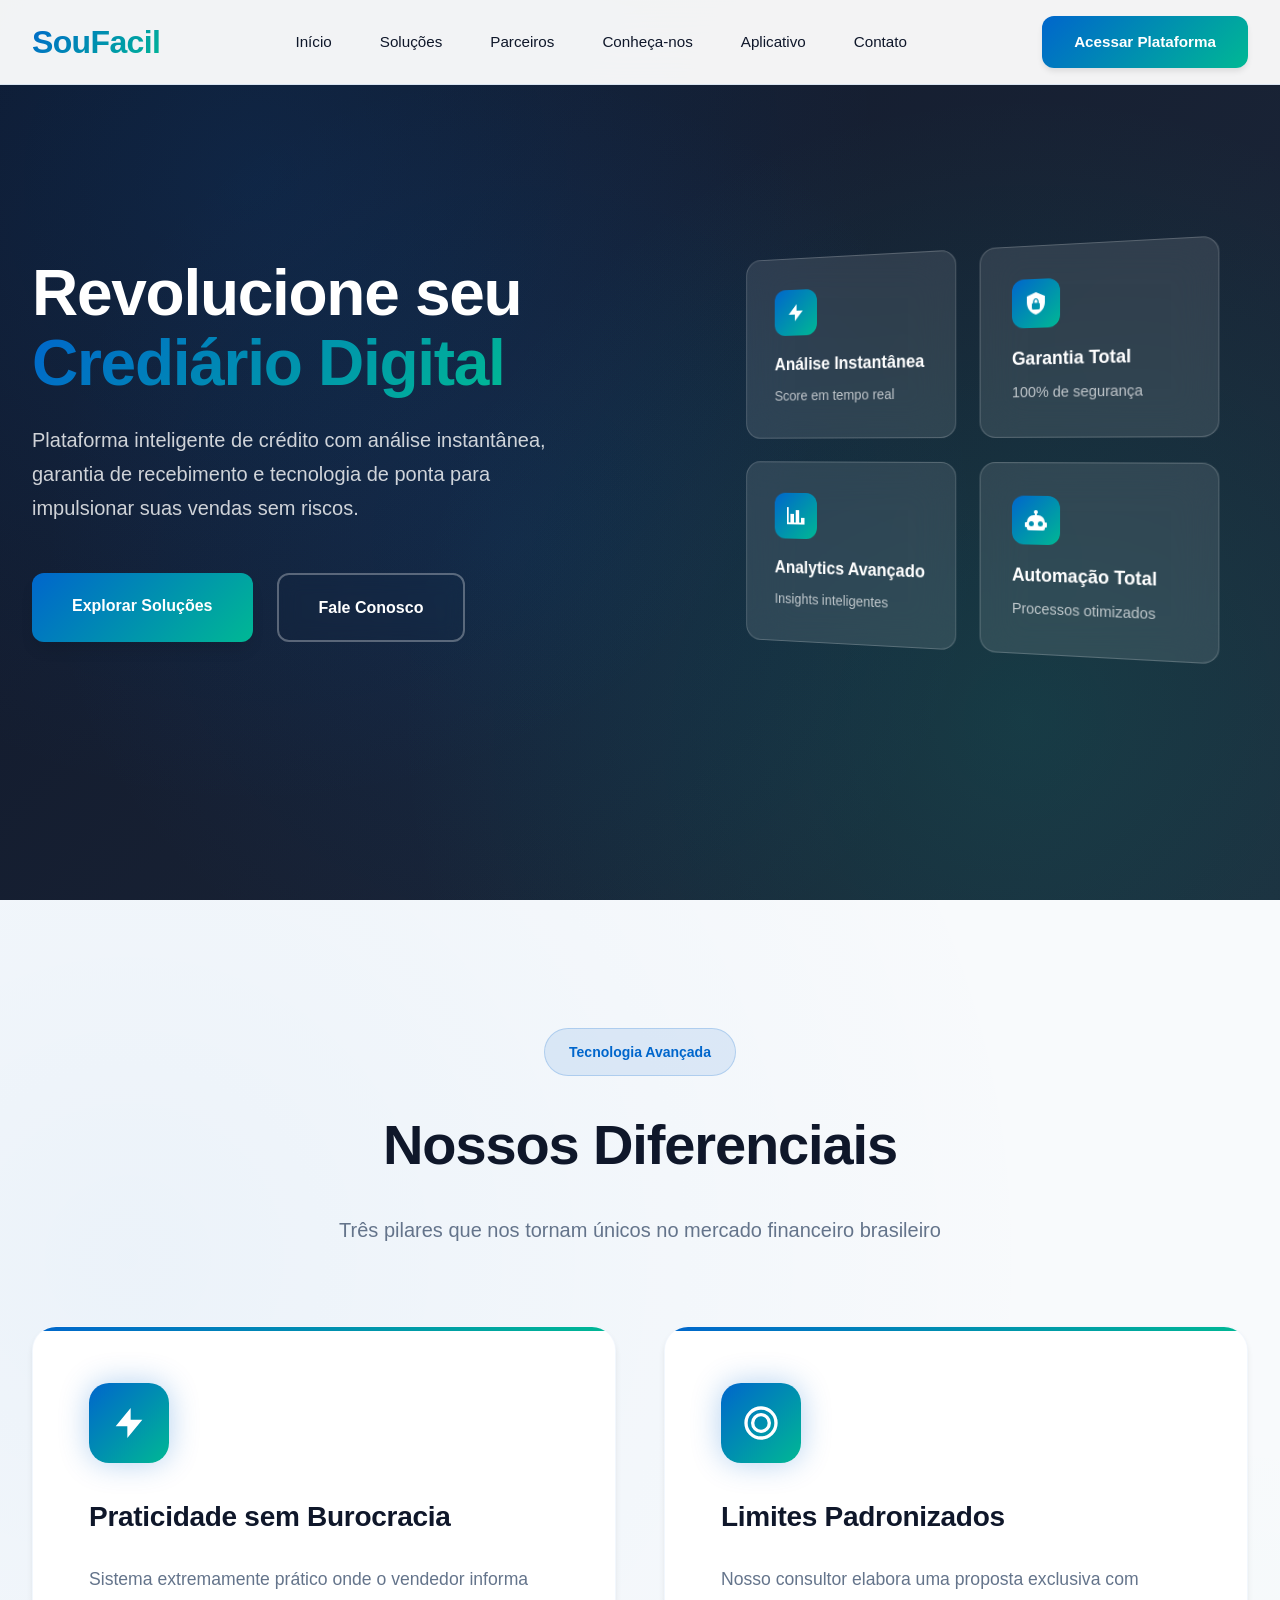
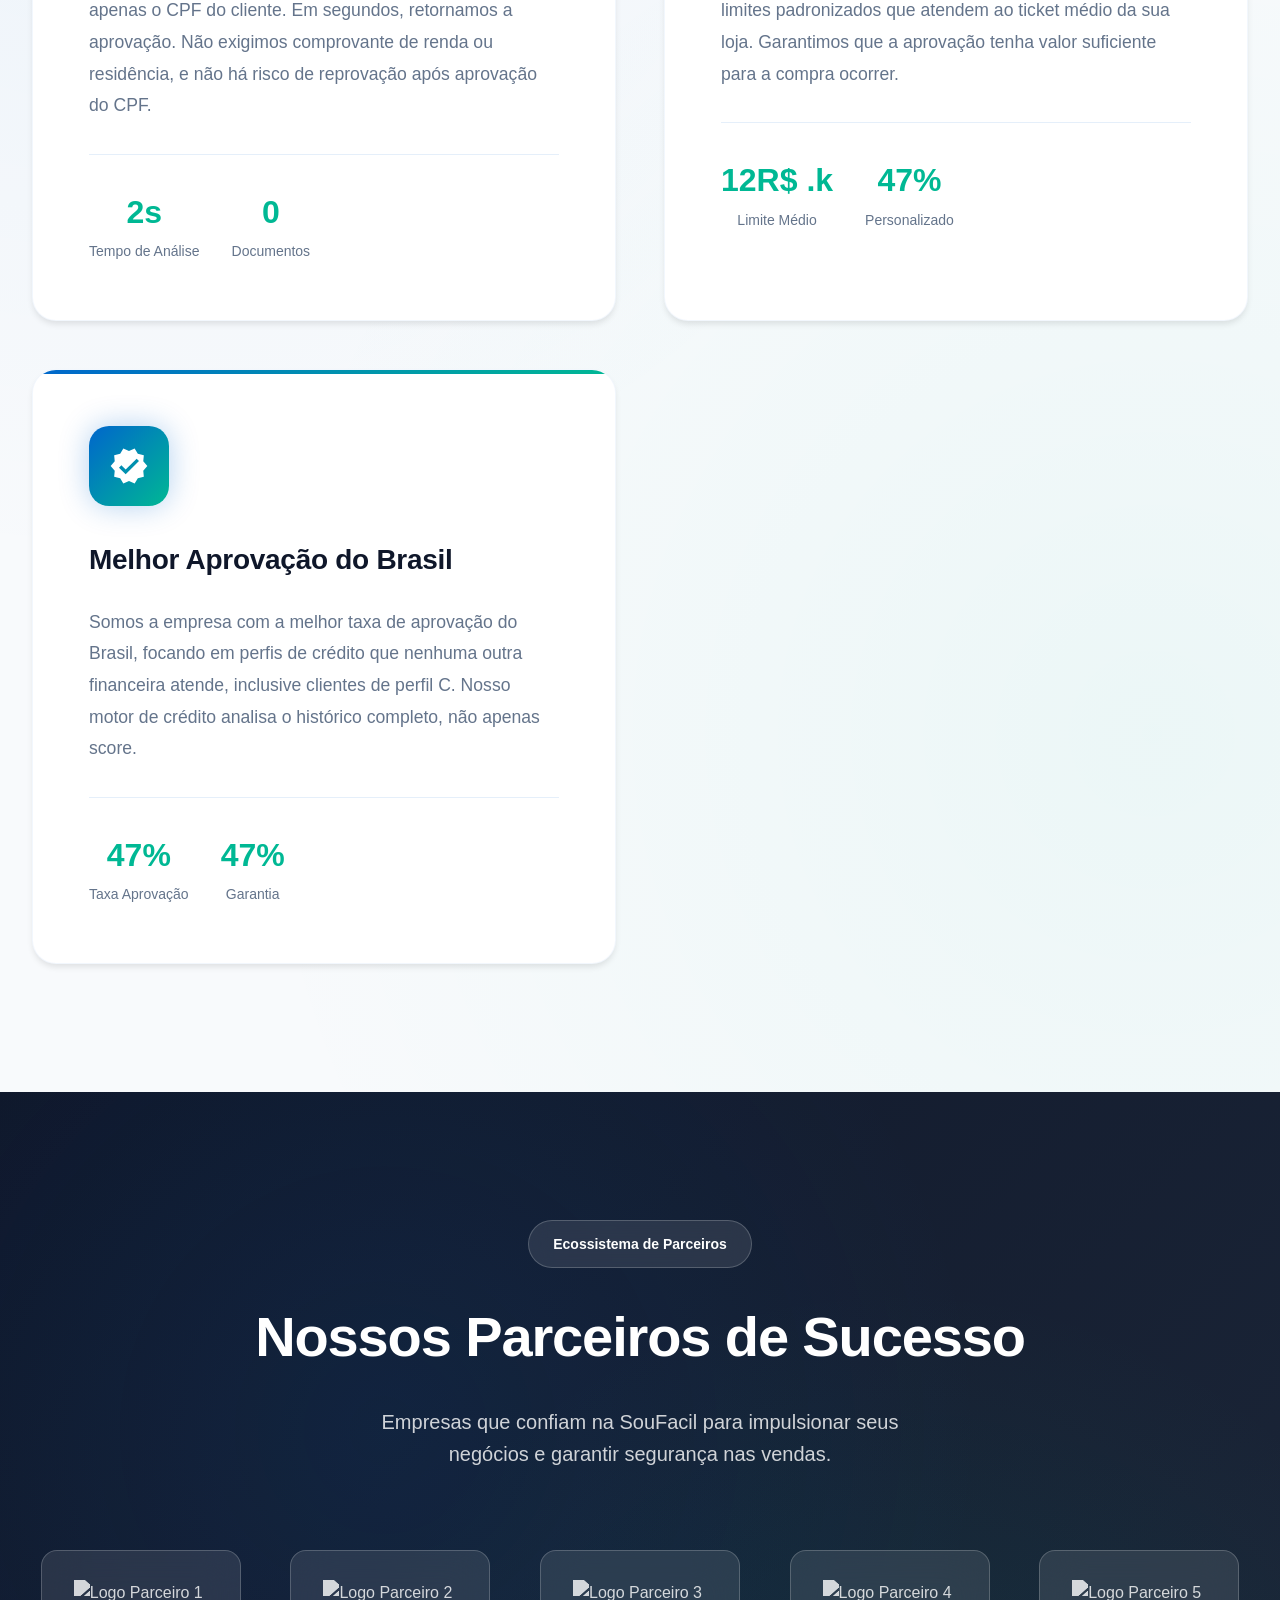
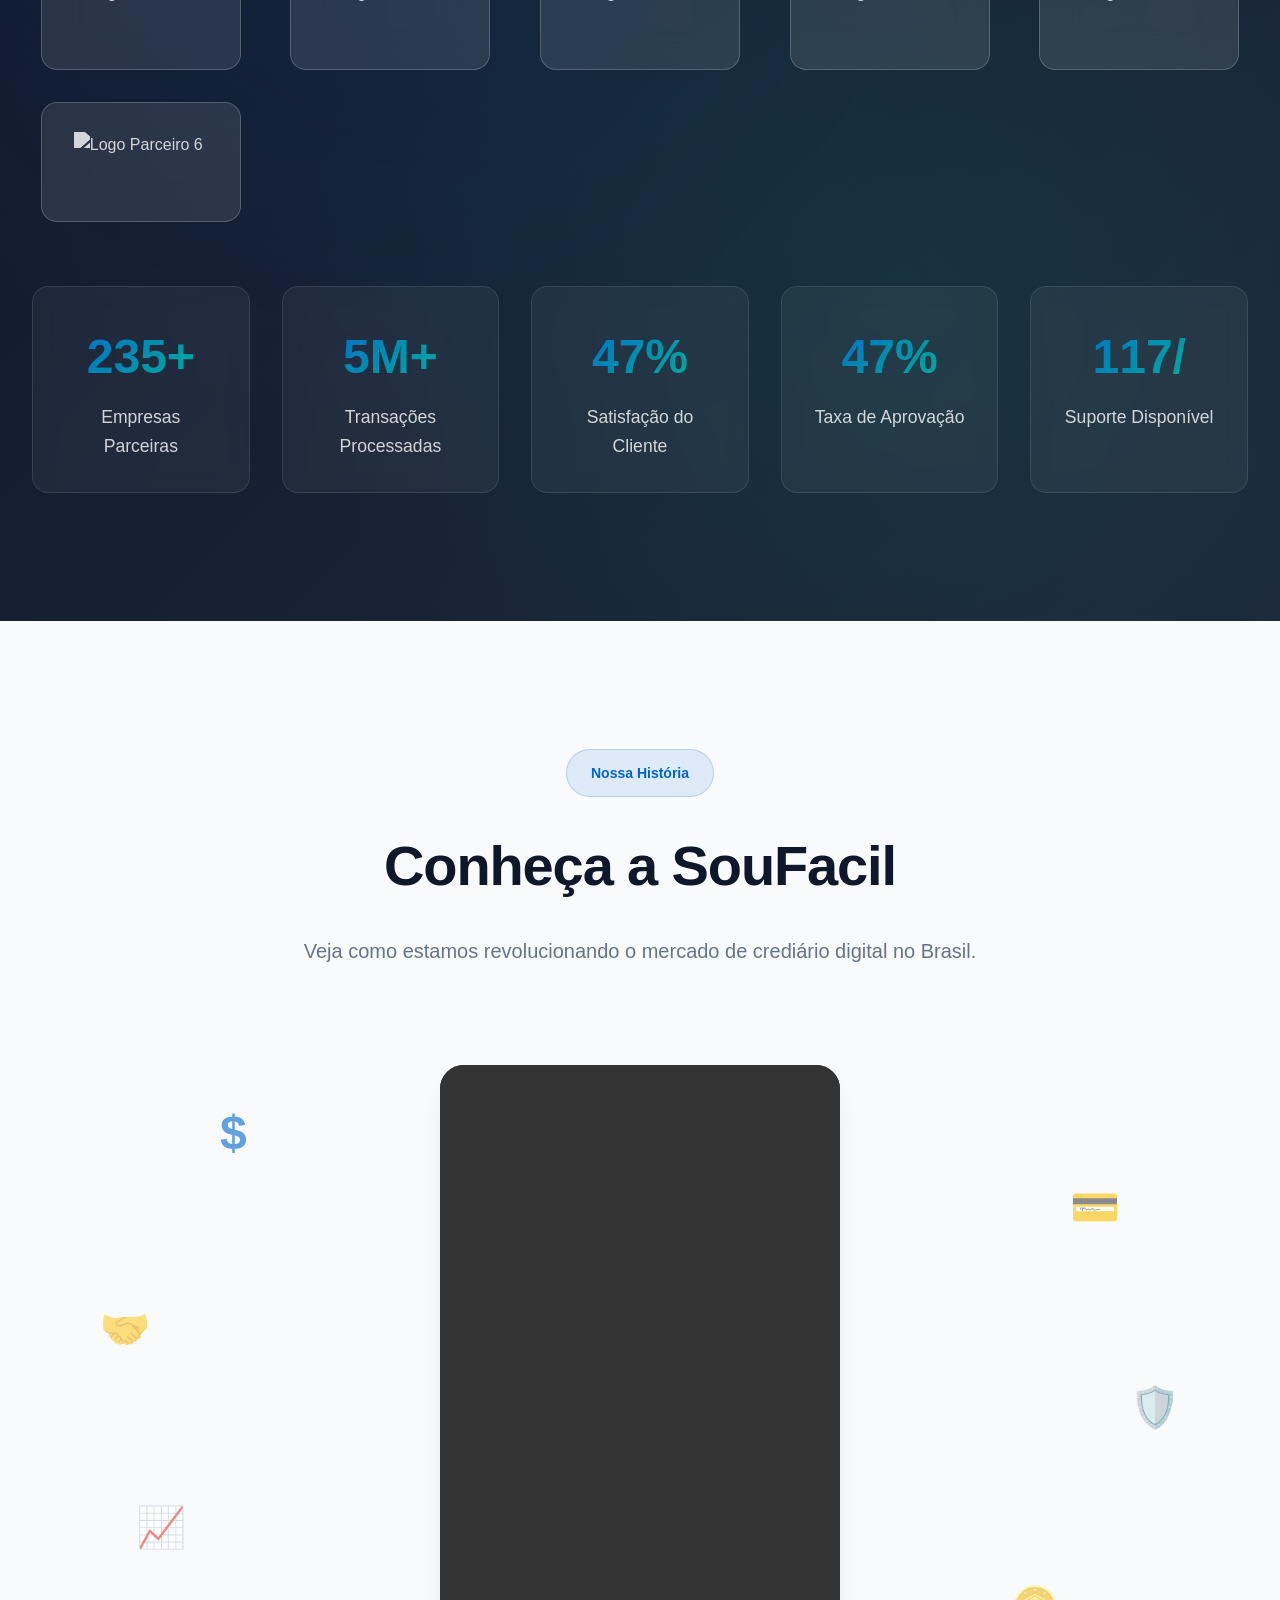
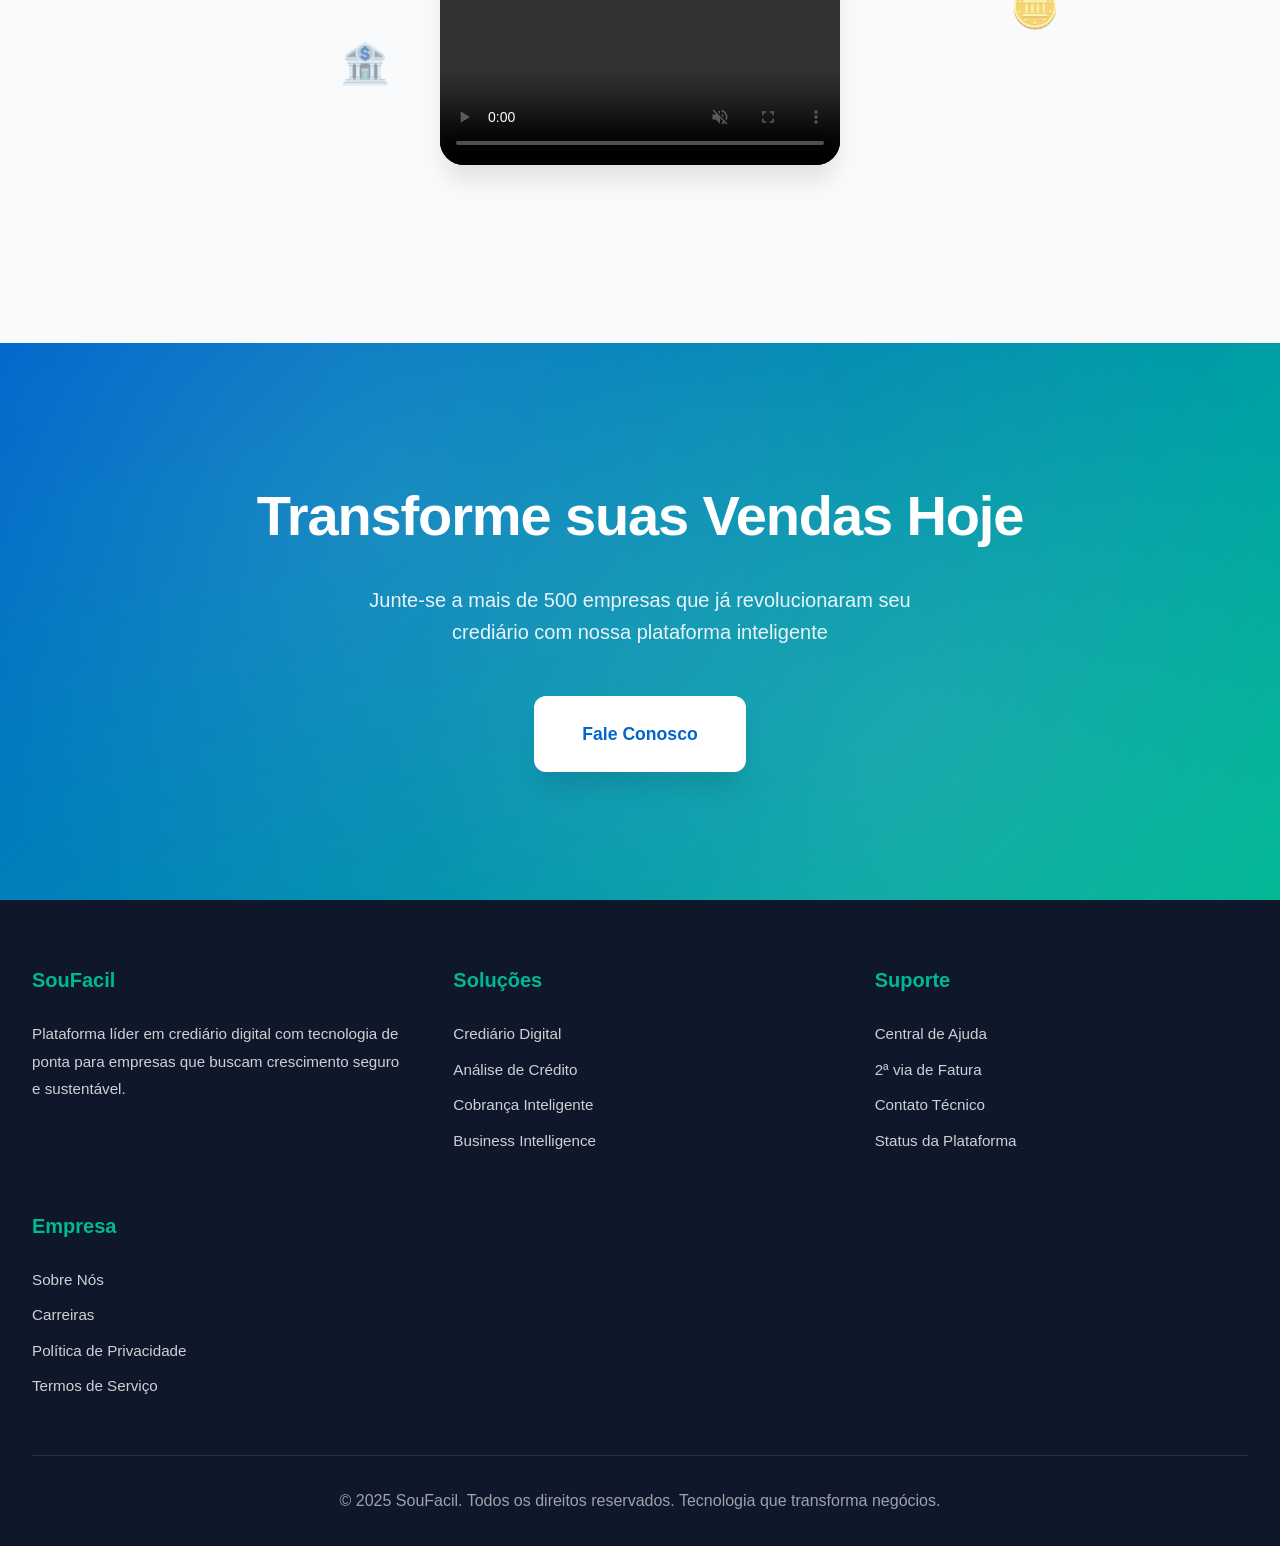
==== soufacil_improved.html @ bcc5198e "Add files via upload" ====
<!DOCTYPE html>
<html lang="pt-BR">
<head>
    <meta charset="UTF-8">
    <meta name="viewport" content="width=device-width, initial-scale=1.0">
    <title>SouFacil - Plataforma de Crediário Digital</title>
    <style>
        /* VARIÁVEIS DE CONFIGURAÇÃO - INÍCIO */
        :root {
            --cta-text-main: "Fale Conosco";
            --cta-text-large: "Fale Conosco";
            --partner-image-1: "parceiro1.png";
            --partner-image-2: "parceiro2.png";
            --partner-image-3: "parceiro3.png";
            --partner-image-4: "parceiro4.png";
            --partner-image-5: "parceiro5.png";
            --partner-image-6: "parceiro6.png";
            --video-conheca-nos: "videosoufacil.mp4";
        }
        /* VARIÁVEIS DE CONFIGURAÇÃO - FIM */

        * {
            margin: 0;
            padding: 0;
            box-sizing: border-box;
        }

        body {
            font-family: 'Inter', -apple-system, BlinkMacSystemFont, 'Segoe UI', Roboto, sans-serif;
            line-height: 1.6;
            color: #1a202c;
            overflow-x: hidden;
            background: #ffffff;
        }

        /* Cores e variáveis */
        :root {
            --primary-blue: #0066cc;
            --secondary-blue: #1e40af;
            --primary-green: #00b894;
            --secondary-green: #00a085;
            --dark-blue: #0f172a;
            --light-gray: #f8fafc;
            --medium-gray: #64748b;
            --white: #ffffff;
            --gradient-primary: linear-gradient(135deg, #0066cc 0%, #00b894 100%);
            --gradient-secondary: linear-gradient(145deg, #ffffff 0%, #f1f5f9 100%);
            --gradient-dark: linear-gradient(135deg, #0f172a 0%, #1e293b 100%);
            --gradient-tech: linear-gradient(135deg, #667eea 0%, #764ba2 100%);
            --shadow-sm: 0 1px 2px 0 rgba(0, 0, 0, 0.05);
            --shadow-md: 0 4px 6px -1px rgba(0, 0, 0, 0.1);
            --shadow-lg: 0 10px 15px -3px rgba(0, 0, 0, 0.1);
            --shadow-xl: 0 20px 25px -5px rgba(0, 0, 0, 0.1);
            --shadow-glow: 0 0 30px rgba(0, 102, 204, 0.3);
        }

        /* Header */
        .header {
            position: fixed;
            top: 0;
            width: 100%;
            background: rgba(255, 255, 255, 0.95);
            backdrop-filter: blur(20px);
            z-index: 1000;
            padding: 1rem 0;
            box-shadow: var(--shadow-sm);
            transition: all 0.3s cubic-bezier(0.4, 0, 0.2, 1);
            border-bottom: 1px solid rgba(0, 102, 204, 0.1);
        }

        .nav-container {
            max-width: 1400px;
            margin: 0 auto;
            display: flex;
            justify-content: space-between;
            align-items: center;
            padding: 0 2rem;
        }

        .logo {
            font-size: 2rem;
            font-weight: 800;
            background: var(--gradient-primary);
            -webkit-background-clip: text;
            -webkit-text-fill-color: transparent;
            background-clip: text;
            letter-spacing: -0.02em;
        }

        .nav-menu {
            display: flex;
            list-style: none;
            gap: 3rem;
        }

        .nav-menu a {
            text-decoration: none;
            color: var(--dark-blue);
            font-weight: 500;
            font-size: 0.95rem;
            transition: all 0.3s ease;
            position: relative;
            padding: 0.5rem 0;
        }

        .nav-menu a:hover {
            color: var(--primary-blue);
        }

        .nav-menu a::after {
            content: '';
            position: absolute;
            width: 0;
            height: 2px;
            bottom: 0;
            left: 0;
            background: var(--gradient-primary);
            transition: width 0.3s cubic-bezier(0.4, 0, 0.2, 1);
        }

        .nav-menu a:hover::after {
            width: 100%;
        }

        .cta-button {
            background: var(--gradient-primary);
            color: white;
            padding: 0.875rem 2rem;
            border: none;
            border-radius: 12px;
            font-weight: 600;
            font-size: 0.95rem;
            cursor: pointer;
            transition: all 0.3s cubic-bezier(0.4, 0, 0.2, 1);
            text-decoration: none;
            display: inline-block;
            box-shadow: var(--shadow-md);
        }

        .cta-button:hover {
            transform: translateY(-2px);
            box-shadow: var(--shadow-xl);
        }

        /* Hero Section */
        .hero {
            min-height: 100vh;
            background: var(--gradient-dark);
            display: flex;
            align-items: center;
            position: relative;
            overflow: hidden;
        }

        .hero::before {
            content: '';
            position: absolute;
            top: 0;
            left: 0;
            right: 0;
            bottom: 0;
            background: 
                radial-gradient(circle at 20% 20%, rgba(0, 102, 204, 0.15) 0%, transparent 50%),
                radial-gradient(circle at 80% 80%, rgba(0, 184, 148, 0.15) 0%, transparent 50%),
                radial-gradient(circle at 40% 60%, rgba(0, 102, 204, 0.1) 0%, transparent 50%);
        }

        .hero-container {
            max-width: 1400px;
            margin: 0 auto;
            padding: 0 2rem;
            display: grid;
            grid-template-columns: 1fr 1fr;
            gap: 6rem;
            align-items: center;
            position: relative;
            z-index: 2;
        }

        .hero-content h1 {
            font-size: 4rem;
            font-weight: 900;
            color: white;
            margin-bottom: 1.5rem;
            line-height: 1.1;
            letter-spacing: -0.02em;
        }

        .hero-content .highlight {
            background: var(--gradient-primary);
            -webkit-background-clip: text;
            -webkit-text-fill-color: transparent;
            background-clip: text;
        }

        .hero-content p {
            font-size: 1.25rem;
            color: rgba(255, 255, 255, 0.8);
            margin-bottom: 3rem;
            line-height: 1.7;
            font-weight: 400;
        }

        .hero-buttons {
            display: flex;
            gap: 1.5rem;
            flex-wrap: wrap;
        }

        .btn-primary {
            background: var(--gradient-primary);
            color: white;
            padding: 1.25rem 2.5rem;
            border: none;
            border-radius: 12px;
            font-weight: 600;
            font-size: 1rem;
            cursor: pointer;
            transition: all 0.3s cubic-bezier(0.4, 0, 0.2, 1);
            text-decoration: none;
            display: inline-block;
            box-shadow: var(--shadow-lg);
        }

        .btn-secondary {
            background: transparent;
            color: white;
            padding: 1.25rem 2.5rem;
            border: 2px solid rgba(255, 255, 255, 0.3);
            border-radius: 12px;
            font-weight: 600;
            font-size: 1rem;
            cursor: pointer;
            transition: all 0.3s cubic-bezier(0.4, 0, 0.2, 1);
            text-decoration: none;
            display: inline-block;
            backdrop-filter: blur(10px);
        }

        .btn-primary:hover {
            transform: translateY(-3px);
            box-shadow: var(--shadow-xl);
        }

        .btn-secondary:hover {
            background: rgba(255, 255, 255, 0.1);
            border-color: rgba(255, 255, 255, 0.5);
        }

        .hero-visual {
            display: flex;
            justify-content: center;
            align-items: center;
            position: relative;
        }

        .tech-grid {
            display: grid;
            grid-template-columns: repeat(2, 1fr);
            gap: 1.5rem;
            transform: perspective(1000px) rotateY(-15deg);
        }

        .tech-card {
            background: rgba(255, 255, 255, 0.1);
            backdrop-filter: blur(20px);
            padding: 2rem;
            border-radius: 16px;
            border: 1px solid rgba(255, 255, 255, 0.2);
            transition: all 0.3s cubic-bezier(0.4, 0, 0.2, 1);
        }

        .tech-card:hover {
            transform: translateY(-5px);
            background: rgba(255, 255, 255, 0.15);
        }

        .tech-card-icon {
            width: 48px;
            height: 48px;
            background: var(--gradient-primary);
            border-radius: 12px;
            display: flex;
            align-items: center;
            justify-content: center;
            margin-bottom: 1rem;
        }

        .tech-card h3 {
            color: white;
            font-size: 1.1rem;
            font-weight: 600;
            margin-bottom: 0.5rem;
        }

        .tech-card p {
            color: rgba(255, 255, 255, 0.7);
            font-size: 0.9rem;
        }

        /* Features Section */
        .features {
            padding: 8rem 0;
            background: var(--light-gray);
            position: relative;
            overflow: hidden;
        }

        .features::before {
            content: '';
            position: absolute;
            top: 0;
            left: 0;
            right: 0;
            bottom: 0;
            background: 
                radial-gradient(circle at 10% 20%, rgba(0, 102, 204, 0.05) 0%, transparent 50%),
                radial-gradient(circle at 90% 80%, rgba(0, 184, 148, 0.05) 0%, transparent 50%);
        }

        .container {
            max-width: 1400px;
            margin: 0 auto;
            padding: 0 2rem;
            position: relative;
            z-index: 2;
        }

        .section-header {
            text-align: center;
            margin-bottom: 5rem;
        }

        .section-header .badge {
            display: inline-block;
            background: rgba(0, 102, 204, 0.1);
            color: var(--primary-blue);
            padding: 0.75rem 1.5rem;
            border-radius: 50px;
            font-size: 0.875rem;
            font-weight: 600;
            margin-bottom: 1.5rem;
            border: 1px solid rgba(0, 102, 204, 0.2);
        }

        .section-header h2 {
            font-size: 3.5rem;
            font-weight: 900;
            color: var(--dark-blue);
            margin-bottom: 1.5rem;
            letter-spacing: -0.02em;
        }

        .section-header p {
            font-size: 1.25rem;
            color: var(--medium-gray);
            max-width: 700px;
            margin: 0 auto;
            line-height: 1.6;
        }

        .features-grid {
            display: grid;
            grid-template-columns: repeat(auto-fit, minmax(400px, 1fr));
            gap: 3rem;
        }

        .feature-card {
            background: white;
            padding: 3.5rem;
            border-radius: 24px;
            box-shadow: var(--shadow-md);
            transition: all 0.4s cubic-bezier(0.4, 0, 0.2, 1);
            border: 1px solid rgba(0, 102, 204, 0.05);
            position: relative;
            overflow: hidden;
        }

        .feature-card::before {
            content: '';
            position: absolute;
            top: 0;
            left: 0;
            right: 0;
            height: 4px;
            background: var(--gradient-primary);
        }

        .feature-card::after {
            content: '';
            position: absolute;
            top: -50%;
            right: -50%;
            width: 100%;
            height: 100%;
            background: radial-gradient(circle, rgba(0, 102, 204, 0.05) 0%, transparent 70%);
            opacity: 0;
            transition: opacity 0.4s ease;
        }

        .feature-card:hover {
            transform: translateY(-12px);
            box-shadow: var(--shadow-xl);
        }

        .feature-card:hover::after {
            opacity: 1;
        }

        .feature-icon {
            width: 80px;
            height: 80px;
            background: var(--gradient-primary);
            border-radius: 20px;
            display: flex;
            align-items: center;
            justify-content: center;
            margin-bottom: 2rem;
            position: relative;
            box-shadow: var(--shadow-glow);
        }

        .feature-icon svg {
            width: 40px;
            height: 40px;
            fill: white;
        }

        .feature-card h3 {
            font-size: 1.75rem;
            font-weight: 700;
            color: var(--dark-blue);
            margin-bottom: 1.5rem;
            letter-spacing: -0.01em;
        }

        .feature-card p {
            color: var(--medium-gray);
            line-height: 1.8;
            font-size: 1.1rem;
        }

        .feature-stats {
            display: flex;
            gap: 2rem;
            margin-top: 2rem;
            padding-top: 2rem;
            border-top: 1px solid rgba(0, 102, 204, 0.1);
        }

        .stat {
            text-align: center;
        }

        .stat-number {
            font-size: 2rem;
            font-weight: 800;
            color: var(--primary-green);
            display: block;
        }

        .stat-label {
            font-size: 0.875rem;
            color: var(--medium-gray);
            margin-top: 0.25rem;
        }

        /* Partners Section */
        .partners {
            padding: 8rem 0;
            background: var(--gradient-dark);
            position: relative;
            overflow: hidden;
        }

        .partners::before {
            content: '';
            position: absolute;
            top: 0;
            left: 0;
            right: 0;
            bottom: 0;
            background: 
                radial-gradient(circle at 30% 30%, rgba(0, 102, 204, 0.1) 0%, transparent 50%),
                radial-gradient(circle at 70% 70%, rgba(0, 184, 148, 0.1) 0%, transparent 50%);
        }

        .partners-header {
            text-align: center;
            margin-bottom: 5rem;
            position: relative;
            z-index: 2;
        }

        .partners-header .badge {
            display: inline-block;
            background: rgba(255, 255, 255, 0.1);
            color: white;
            padding: 0.75rem 1.5rem;
            border-radius: 50px;
            font-size: 0.875rem;
            font-weight: 600;
            margin-bottom: 1.5rem;
            border: 1px solid rgba(255, 255, 255, 0.2);
            backdrop-filter: blur(10px);
        }

        .partners-header h2 {
            font-size: 3.5rem;
            font-weight: 900;
            color: white;
            margin-bottom: 1.5rem;
            letter-spacing: -0.02em;
        }

        .partners-header p {
            color: rgba(255, 255, 255, 0.8);
            font-size: 1.25rem;
            max-width: 600px;
            margin: 0 auto;
        }

        .partners-showcase {
            position: relative;
            z-index: 2;
        }

        .partners-grid {
            display: grid;
            grid-template-columns: repeat(auto-fit, minmax(200px, 1fr));
            gap: 2rem;
            align-items: center;
            justify-items: center;
            margin-bottom: 4rem;
        }

        .partner-card {
            background: rgba(255, 255, 255, 0.1);
            backdrop-filter: blur(20px);
            padding: 2rem;
            border-radius: 16px;
            border: 1px solid rgba(255, 255, 255, 0.2);
            transition: all 0.4s cubic-bezier(0.4, 0, 0.2, 1);
            width: 100%;
            max-width: 200px;
            height: 120px;
            display: flex;
            align-items: center;
            justify-content: center;
        }

        .partner-card:hover {
            transform: translateY(-8px) scale(1.05);
            background: rgba(255, 255, 255, 0.15);
            box-shadow: var(--shadow-xl);
        }

        .partner-logo {
            width: 100%;
            height: 60px;
            object-fit: contain;
            filter: brightness(0) invert(1);
            opacity: 0.8;
            transition: all 0.3s ease;
        }

        .partner-card:hover .partner-logo {
            opacity: 1;
            filter: brightness(0) invert(1);
        }

        .partners-stats {
            display: grid;
            grid-template-columns: repeat(auto-fit, minmax(200px, 1fr));
            gap: 2rem;
            margin-top: 4rem;
        }

        .partner-stat {
            text-align: center;
            padding: 2rem;
            background: rgba(255, 255, 255, 0.05);
            border-radius: 16px;
            border: 1px solid rgba(255, 255, 255, 0.1);
            backdrop-filter: blur(10px);
        }

        .partner-stat h3 {
            font-size: 3rem;
            font-weight: 900;
            background: var(--gradient-primary);
            -webkit-background-clip: text;
            -webkit-text-fill-color: transparent;
            background-clip: text;
            margin-bottom: 0.5rem;
        }

        .partner-stat p {
            color: rgba(255, 255, 255, 0.8);
            font-size: 1.1rem;
            font-weight: 500;
        }

        /* Conheça-nos Section */
        .about-us {
            padding: 8rem 0;
            background: var(--light-gray);
            text-align: center;
            position: relative;
            overflow: hidden;
        }

        .about-us .section-header {
            margin-bottom: 3rem;
        }

        .video-section-wrapper {
            position: relative;
            max-width: 1200px;
            margin: 0 auto;
            height: 800px;
            display: flex;
            align-items: center;
            justify-content: center;
        }

        .video-container {
            max-width: 400px; /* Largura para formato vertical */
            height: 700px; /* Altura para formato vertical */
            margin: 0 auto;
            border-radius: 24px;
            overflow: hidden;
            box-shadow: var(--shadow-xl);
            position: relative;
            background: black;
            z-index: 10;
        }

        .video-container video {
            width: 100%;
            height: 100%;
            object-fit: cover; /* Garante que o vídeo preencha o container */
            display: block;
        }

        .floating-element {
            position: absolute;
            font-size: 2.5rem;
            color: var(--primary-blue);
            opacity: 0.6;
            animation: float 6s ease-in-out infinite;
            z-index: 5;
        }

        .floating-element.dollar-sign {
            top: 10%;
            left: 15%;
            animation-delay: 0s;
            font-weight: bold;
            font-size: 3rem;
        }

        .floating-element.credit-card {
            top: 20%;
            right: 10%;
            animation-delay: 1s;
        }

        .floating-element.chart-up {
            top: 60%;
            left: 8%;
            animation-delay: 2s;
        }

        .floating-element.coins {
            top: 70%;
            right: 15%;
            animation-delay: 3s;
        }

        .floating-element.handshake {
            top: 35%;
            left: 5%;
            animation-delay: 4s;
        }

        .floating-element.shield {
            top: 45%;
            right: 5%;
            animation-delay: 5s;
        }

        .floating-element.percentage {
            top: 15%;
            left: 50%;
            animation-delay: 1.5s;
            font-weight: bold;
            font-size: 3rem;
        }

        .floating-element.bank {
            bottom: 15%;
            left: 25%;
            animation-delay: 2.5s;
        }

        @keyframes float {
            0%, 100% {
                transform: translateY(0px) rotate(0deg);
                opacity: 0.6;
            }
            25% {
                transform: translateY(-20px) rotate(5deg);
                opacity: 0.8;
            }
            50% {
                transform: translateY(-10px) rotate(-3deg);
                opacity: 1;
            }
            75% {
                transform: translateY(-15px) rotate(2deg);
                opacity: 0.7;
            }
        }

        /* CTA Section */
        .cta-section {
            padding: 8rem 0;
            background: var(--gradient-primary);
            text-align: center;
            color: white;
            position: relative;
            overflow: hidden;
        }

        .cta-section::before {
            content: '';
            position: absolute;
            top: 0;
            left: 0;
            right: 0;
            bottom: 0;
            background: 
                radial-gradient(circle at 30% 30%, rgba(255, 255, 255, 0.1) 0%, transparent 50%),
                radial-gradient(circle at 70% 70%, rgba(255, 255, 255, 0.1) 0%, transparent 50%);
        }

        .cta-content {
            position: relative;
            z-index: 2;
        }

        .cta-section h2 {
            font-size: 3.5rem;
            font-weight: 900;
            margin-bottom: 1.5rem;
            letter-spacing: -0.02em;
        }

        .cta-section p {
            font-size: 1.25rem;
            margin-bottom: 3rem;
            opacity: 0.9;
            max-width: 600px;
            margin-left: auto;
            margin-right: auto;
        }

        .cta-button-large {
            background: white;
            color: var(--primary-blue);
            padding: 1.5rem 3rem;
            border: none;
            border-radius: 12px;
            font-weight: 700;
            font-size: 1.1rem;
            cursor: pointer;
            transition: all 0.3s cubic-bezier(0.4, 0, 0.2, 1);
            text-decoration: none;
            display: inline-block;
            box-shadow: var(--shadow-xl);
        }

        .cta-button-large:hover {
            transform: translateY(-3px);
            box-shadow: 0 25px 50px -12px rgba(0, 0, 0, 0.25);
        }

        /* Footer */
        .footer {
            background: var(--dark-blue);
            color: white;
            padding: 4rem 0 2rem;
        }

        .footer-content {
            display: grid;
            grid-template-columns: repeat(auto-fit, minmax(280px, 1fr));
            gap: 3rem;
            margin-bottom: 3rem;
        }

        .footer-section h3 {
            font-size: 1.25rem;
            font-weight: 700;
            margin-bottom: 1.5rem;
            color: var(--primary-green);
        }

        .footer-section p,
        .footer-section a {
            color: rgba(255, 255, 255, 0.8);
            text-decoration: none;
            line-height: 1.8;
            font-size: 0.95rem;
            display: block;
            margin-bottom: 0.5rem;
        }

        .footer-section a:hover {
            color: var(--primary-green);
        }

        .footer-bottom {
            border-top: 1px solid rgba(255, 255, 255, 0.1);
            padding-top: 2rem;
            text-align: center;
            color: rgba(255, 255, 255, 0.6);
        }

        /* Responsive Design */
        @media (max-width: 1024px) {
            .hero-container {
                grid-template-columns: 1fr;
                gap: 4rem;
                text-align: center;
            }

            .tech-grid {
                transform: none;
            }

            .features-grid {
                grid-template-columns: 1fr;
            }

            .section-header h2 {
                font-size: 2.5rem;
            }

            .partners-header h2 {
                font-size: 2.5rem;
            }
        }

        @media (max-width: 768px) {
            .nav-menu {
                display: none;
            }

            .hero-content h1 {
                font-size: 2.5rem;
            }

            .section-header h2 {
                font-size: 2rem;
            }

            .partners-header h2 {
                font-size: 2rem;
            }

            .feature-card {
                padding: 2rem;
            }

            .partners-grid {
                grid-template-columns: repeat(2, 1fr);
            }

            .feature-stats {
                flex-direction: column;
                gap: 1rem;
            }
        }

        /* Animations */
        @keyframes fadeInUp {
            from {
                opacity: 0;
                transform: translateY(40px);
            }
            to {
                opacity: 1;
                transform: translateY(0);
            }
        }

        @keyframes slideInLeft {
            from {
                opacity: 0;
                transform: translateX(-40px);
            }
            to {
                opacity: 1;
                transform: translateX(0);
            }
        }

        @keyframes glow {
            0%, 100% {
                box-shadow: var(--shadow-glow);
            }
            50% {
                box-shadow: 0 0 40px rgba(0, 102, 204, 0.5);
            }
        }

        .fade-in-up {
            animation: fadeInUp 0.8s cubic-bezier(0.4, 0, 0.2, 1);
        }

        .slide-in-left {
            animation: slideInLeft 0.8s cubic-bezier(0.4, 0, 0.2, 1);
        }

        .feature-icon {
            animation: glow 3s ease-in-out infinite;
        }

        /* Scroll animations */
        .scroll-animate {
            opacity: 0;
            transform: translateY(40px);
            transition: all 0.8s cubic-bezier(0.4, 0, 0.2, 1);
        }

        .scroll-animate.animate {
            opacity: 1;
            transform: translateY(0);
        }
    </style>
</head>
<body>
    <!-- Header -->
    <header class="header">
        <nav class="nav-container">
            <div class="logo">SouFacil</div>
            <ul class="nav-menu">
                <li><a href="#inicio">Início</a></li>
                <li><a href="#servicos">Soluções</a></li>
                <li><a href="#parceiros">Parceiros</a></li>
                <li><a href="#conheca-nos">Conheça-nos</a></li>
                <li><a href="#aplicativo">Aplicativo</a></li>
                <li><a href="#contato">Contato</a></li>
            </ul>
            <a href="#entrar" class="cta-button">Acessar Plataforma</a>
        </nav>
    </header>

    <!-- Hero Section -->
    <section class="hero" id="inicio">
        <div class="hero-container">
            <div class="hero-content fade-in-up">
                <h1>Revolucione seu <span class="highlight">Crediário Digital</span></h1>
                <p>Plataforma inteligente de crédito com análise instantânea, garantia de recebimento e tecnologia de ponta para impulsionar suas vendas sem riscos.</p>
                <div class="hero-buttons">
                    <a href="#servicos" class="btn-primary">Explorar Soluções</a>
                    <a href="#contato" class="btn-secondary" id="main-cta-button"></a>
                </div>
            </div>
            <div class="hero-visual slide-in-left">
                <div class="tech-grid">
                    <div class="tech-card">
                        <div class="tech-card-icon">
                            <svg width="24" height="24" viewBox="0 0 24 24" fill="white">
                                <path d="M13 10V3L4 14h7v7l9-11h-7z"/>
                            </svg>
                        </div>
                        <h3>Análise Instantânea</h3>
                        <p>Score em tempo real</p>
                    </div>
                    <div class="tech-card">
                        <div class="tech-card-icon">
                            <svg width="24" height="24" viewBox="0 0 24 24" fill="white">
                                <path d="M12,1L3,5V11C3,16.55 6.84,21.74 12,23C17.16,21.74 21,16.55 21,11V5L12,1M12,7C13.4,7 14.8,8.6 14.8,10V11.5C15.4,11.5 16,12.4 16,13V16C16,17.4 15.4,18 14.8,18H9.2C8.6,18 8,17.4 8,16V13C8,12.4 8.6,11.5 9.2,11.5V10C9.2,8.6 10.6,7 12,7M12,8.2C11.2,8.2 10.5,8.7 10.5,10V11.5H13.5V10C13.5,8.7 12.8,8.2 12,8.2Z"/>
                            </svg>
                        </div>
                        <h3>Garantia Total</h3>
                        <p>100% de segurança</p>
                    </div>
                    <div class="tech-card">
                        <div class="tech-card-icon">
                            <svg width="24" height="24" viewBox="0 0 24 24" fill="white">
                                <path d="M22,21H2V3H4V19H6V10H10V19H12V6H16V19H18V14H22V21Z"/>
                            </svg>
                        </div>
                        <h3>Analytics Avançado</h3>
                        <p>Insights inteligentes</p>
                    </div>
                    <div class="tech-card">
                        <div class="tech-card-icon">
                            <svg width="24" height="24" viewBox="0 0 24 24" fill="white">
                                <path d="M12,2A2,2 0 0,1 14,4C14,4.74 13.6,5.39 13,5.73V7H14A7,7 0 0,1 21,14H22A1,1 0 0,1 23,15V18A1,1 0 0,1 22,19H21V20A2,2 0 0,1 19,22H5A2,2 0 0,1 3,20V19H2A1,1 0 0,1 1,18V15A1,1 0 0,1 2,14H3A7,7 0 0,1 10,7H11V5.73C10.4,5.39 10,4.74 10,4A2,2 0 0,1 12,2M7.5,13A2.5,2.5 0 0,0 5,15.5A2.5,2.5 0 0,0 7.5,18A2.5,2.5 0 0,0 10,15.5A2.5,2.5 0 0,0 7.5,13M16.5,13A2.5,2.5 0 0,0 14,15.5A2.5,2.5 0 0,0 16.5,18A2.5,2.5 0 0,0 19,15.5A2.5,2.5 0 0,0 16.5,13Z"/>
                            </svg>
                        </div>
                        <h3>Automação Total</h3>
                        <p>Processos otimizados</p>
                    </div>
                </div>
            </div>
        </div>
    </section>

    <!-- Features Section -->
    <section class="features" id="servicos">
        <div class="container">
            <div class="section-header scroll-animate">
                <div class="badge">Tecnologia Avançada</div>
                <h2>Nossos Diferenciais</h2>
                <p>Três pilares que nos tornam únicos no mercado financeiro brasileiro</p>
            </div>
            <div class="features-grid">
                <div class="feature-card scroll-animate">
                    <div class="feature-icon">
                        <svg width="40" height="40" viewBox="0 0 24 24" fill="white">
                            <path d="M13 10V3L4 14h7v7l9-11h-7z"/>
                        </svg>
                    </div>
                    <h3>Praticidade sem Burocracia</h3>
                    <p>Sistema extremamente prático onde o vendedor informa apenas o CPF do cliente. Em segundos, retornamos a aprovação. Não exigimos comprovante de renda ou residência, e não há risco de reprovação após aprovação do CPF.</p>
                    <div class="feature-stats">
                        <div class="stat">
                            <span class="stat-number">3s</span>
                            <span class="stat-label">Tempo de Análise</span>
                        </div>
                        <div class="stat">
                            <span class="stat-number">0</span>
                            <span class="stat-label">Documentos</span>
                        </div>
                    </div>
                </div>
                <div class="feature-card scroll-animate">
                    <div class="feature-icon">
                        <svg width="40" height="40" viewBox="0 0 24 24" fill="white">
                            <path d="M12,2A10,10 0 0,0 2,12A10,10 0 0,0 12,22A10,10 0 0,0 22,12A10,10 0 0,0 12,2M12,4A8,8 0 0,1 20,12A8,8 0 0,1 12,20A8,8 0 0,1 4,12A8,8 0 0,1 12,4M12,6A6,6 0 0,0 6,12A6,6 0 0,0 12,18A6,6 0 0,0 18,12A6,6 0 0,0 12,6M12,8A4,4 0 0,1 16,12A4,4 0 0,1 12,16A4,4 0 0,1 8,12A4,4 0 0,1 12,8Z"/>
                        </svg>
                    </div>
                    <h3>Limites Padronizados</h3>
                    <p>Nosso consultor elabora uma proposta exclusiva com limites padronizados que atendem ao ticket médio da sua loja. Garantimos que a aprovação tenha valor suficiente para a compra ocorrer.</p>
                    <div class="feature-stats">
                        <div class="stat">
                            <span class="stat-number">R$ 2.5k</span>
                            <span class="stat-label">Limite Médio</span>
                        </div>
                        <div class="stat">
                            <span class="stat-number">100%</span>
                            <span class="stat-label">Personalizado</span>
                        </div>
                    </div>
                </div>
                <div class="feature-card scroll-animate">
                    <div class="feature-icon">
                        <svg width="40" height="40" viewBox="0 0 24 24" fill="white">
                            <path d="M23,12L20.56,9.22L20.9,5.54L17.29,4.72L15.4,1.54L12,3L8.6,1.54L6.71,4.72L3.1,5.53L3.44,9.21L1,12L3.44,14.78L3.1,18.47L6.71,19.29L8.6,22.47L12,21L15.4,22.46L17.29,19.28L20.9,18.46L20.56,14.78L23,12M10,17L6,13L7.41,11.59L10,14.17L16.59,7.58L18,9L10,17Z"/>
                        </svg>
                    </div>
                    <h3>Melhor Aprovação do Brasil</h3>
                    <p>Somos a empresa com a melhor taxa de aprovação do Brasil, focando em perfis de crédito que nenhuma outra financeira atende, inclusive clientes de perfil C. Nosso motor de crédito analisa o histórico completo, não apenas score.</p>
                    <div class="feature-stats">
                        <div class="stat">
                            <span class="stat-number">98%</span>
                            <span class="stat-label">Taxa Aprovação</span>
                        </div>
                        <div class="stat">
                            <span class="stat-number">100%</span>
                            <span class="stat-label">Garantia</span>
                        </div>
                    </div>
                </div>
            </div>
        </div>
    </section>

    <!-- Partners Section -->
    <section class="partners" id="parceiros">
        <div class="container">
            <div class="partners-header scroll-animate">
                <div class="badge">Ecossistema de Parceiros</div>
                <h2>Nossos Parceiros de Sucesso</h2>
                <p>Empresas que confiam na SouFacil para impulsionar seus negócios e garantir segurança nas vendas.</p>
            </div>
            <div class="partners-showcase">
                <div class="partners-grid">
                    <div class="partner-card scroll-animate">
                        <img src="" alt="Logo Parceiro 1" class="partner-logo" id="partner-logo-1">
                    </div>
                    <div class="partner-card scroll-animate">
                        <img src="" alt="Logo Parceiro 2" class="partner-logo" id="partner-logo-2">
                    </div>
                    <div class="partner-card scroll-animate">
                        <img src="" alt="Logo Parceiro 3" class="partner-logo" id="partner-logo-3">
                    </div>
                    <div class="partner-card scroll-animate">
                        <img src="" alt="Logo Parceiro 4" class="partner-logo" id="partner-logo-4">
                    </div>
                    <div class="partner-card scroll-animate">
                        <img src="" alt="Logo Parceiro 5" class="partner-logo" id="partner-logo-5">
                    </div>
                    <div class="partner-card scroll-animate">
                        <img src="" alt="Logo Parceiro 6" class="partner-logo" id="partner-logo-6">
                    </div>
                </div>
                <div class="partners-stats">
                    <div class="partner-stat scroll-animate">
                        <h3>500+</h3>
                        <p>Empresas Parceiras</p>
                    </div>
                    <div class="partner-stat scroll-animate">
                        <h3>10M+</h3>
                        <p>Transações Processadas</p>
                    </div>
                    <div class="partner-stat scroll-animate">
                        <h3>99%</h3>
                        <p>Satisfação do Cliente</p>
                    </div>
                    <div class="partner-stat scroll-animate">
                        <h3>100%</h3>
                        <p>Taxa de Aprovação</p>
                    </div>
                    <div class="partner-stat scroll-animate">
                        <h3>24/7</h3>
                        <p>Suporte Disponível</p>
                    </div>
                </div>
            </div>
        </div>
    </section>

    <!-- Conheça-nos Section -->
    <section class="about-us" id="conheca-nos">
        <div class="container">
            <div class="section-header scroll-animate">
                <div class="badge">Nossa História</div>
                <h2>Conheça a SouFacil</h2>
                <p>Veja como estamos revolucionando o mercado de crediário digital no Brasil.</p>
            </div>
            <div class="video-section-wrapper">
                <!-- Elementos flutuantes financeiros -->
                <div class="floating-element dollar-sign">$</div>
                <div class="floating-element credit-card">💳</div>
                <div class="floating-element chart-up">📈</div>
                <div class="floating-element coins">🪙</div>
                <div class="floating-element handshake">🤝</div>
                <div class="floating-element shield">🛡️</div>
                <div class="floating-element percentage">%</div>
                <div class="floating-element bank">🏦</div>
                
                <div class="video-container scroll-animate">
                    <video controls autoplay muted loop id="conheca-nos-video">
                        Seu navegador não suporta a tag de vídeo.
                    </video>
                </div>
            </div>
        </div>
    </section>

    <!-- CTA Section -->
    <section class="cta-section" id="contato">
        <div class="container">
            <div class="cta-content scroll-animate">
                <h2>Transforme suas Vendas Hoje</h2>
                <p>Junte-se a mais de 500 empresas que já revolucionaram seu crediário com nossa plataforma inteligente</p>
                <a href="#" class="cta-button-large" id="large-cta-button"></a>
            </div>
        </div>
    </section>

    <!-- Footer -->
    <footer class="footer">
        <div class="container">
            <div class="footer-content">
                <div class="footer-section">
                    <h3>SouFacil</h3>
                    <p>Plataforma líder em crediário digital com tecnologia de ponta para empresas que buscam crescimento seguro e sustentável.</p>
                </div>
                <div class="footer-section">
                    <h3>Soluções</h3>
                    <a href="#">Crediário Digital</a>
                    <a href="#">Análise de Crédito</a>
                    <a href="#">Cobrança Inteligente</a>
                    <a href="#">Business Intelligence</a>
                </div>
                <div class="footer-section">
                    <h3>Suporte</h3>
                    <a href="#">Central de Ajuda</a>
                    <a href="#">2ª via de Fatura</a>
                    <a href="#">Contato Técnico</a>
                    <a href="#">Status da Plataforma</a>
                </div>
                <div class="footer-section">
                    <h3>Empresa</h3>
                    <a href="#">Sobre Nós</a>
                    <a href="#">Carreiras</a>
                    <a href="#">Política de Privacidade</a>
                    <a href="#">Termos de Serviço</a>
                </div>
            </div>
            <div class="footer-bottom">
                <p>&copy; 2025 SouFacil. Todos os direitos reservados. Tecnologia que transforma negócios.</p>
            </div>
        </div>
    </footer>

    <script>
        // Smooth scrolling
        document.querySelectorAll('a[href^="#"]').forEach(anchor => {
            anchor.addEventListener('click', function (e) {
                e.preventDefault();
                const target = document.querySelector(this.getAttribute('href'));
                if (target) {
                    target.scrollIntoView({
                        behavior: 'smooth',
                        block: 'start'
                    });
                }
            });
        });

        // Scroll animations with Intersection Observer
        const observerOptions = {
            threshold: 0.1,
            rootMargin: '0px 0px -50px 0px'
        };

        const observer = new IntersectionObserver((entries) => {
            entries.forEach(entry => {
                if (entry.isIntersecting) {
                    entry.target.classList.add('animate');
                }
            });
        }, observerOptions);

        document.querySelectorAll('.scroll-animate').forEach(el => {
            observer.observe(el);
        });

        // Enhanced header on scroll
        let lastScrollY = window.scrollY;
        window.addEventListener('scroll', () => {
            const header = document.querySelector('.header');
            const currentScrollY = window.scrollY;
            
            if (currentScrollY > 100) {
                header.style.background = 'rgba(255, 255, 255, 0.98)';
                header.style.boxShadow = '0 4px 20px rgba(0, 0, 0, 0.1)';
            } else {
                header.style.background = 'rgba(255, 255, 255, 0.95)';
                header.style.boxShadow = '0 1px 2px rgba(0, 0, 0, 0.05)';
            }
            
            // Hide/show header on scroll
            if (currentScrollY > lastScrollY && currentScrollY > 200) {
                header.style.transform = 'translateY(-100%)';
            } else {
                header.style.transform = 'translateY(0)';
            }
            
            lastScrollY = currentScrollY;
        });

        // Parallax effect for hero section
        window.addEventListener('scroll', () => {
            const scrolled = window.pageYOffset;
            const parallaxElements = document.querySelectorAll('.hero-visual');
            parallaxElements.forEach(element => {
                const speed = 0.5;
                element.style.transform = `translateY(${scrolled * speed}px)`;
            });
        });

        // Dynamic counter animation for stats
        const animateCounters = () => {
            const counters = document.querySelectorAll('.partner-stat h3, .stat-number');
            counters.forEach(counter => {
                const target = parseInt(counter.textContent.replace(/\D/g, ''));
                if (target > 0) {
                    const suffix = counter.textContent.replace(/\d/g, '');
                    let current = 0;
                    const increment = target / 100;
                    
                    const updateCounter = () => {
                        if (current < target) {
                            current += increment;
                            counter.textContent = Math.ceil(current) + suffix;
                            requestAnimationFrame(updateCounter);
                        } else {
                            counter.textContent = target + suffix;
                        }
                    };
                    
                    updateCounter();
                }
            });
        };

        // Trigger counter animation when stats section is visible
        const statsObserver = new IntersectionObserver((entries) => {
            entries.forEach(entry => {
                if (entry.isIntersecting) {
                    animateCounters();
                    statsObserver.unobserve(entry.target);
                }
            });
        });

        const statsSection = document.querySelector('.partners-stats');
        if (statsSection) {
            statsObserver.observe(statsSection);
        }

        // Set dynamic content from CSS variables
        document.addEventListener('DOMContentLoaded', () => {
            const rootStyles = getComputedStyle(document.documentElement);
            document.getElementById('main-cta-button').textContent = rootStyles.getPropertyValue('--cta-text-main').replace(/"/g, '');
            document.getElementById('large-cta-button').textContent = rootStyles.getPropertyValue('--cta-text-large').replace(/"/g, '');
            document.getElementById("partner-logo-1").src = rootStyles.getPropertyValue("--partner-image-1").replace(/"/g, "");
            document.getElementById("partner-logo-2").src = rootStyles.getPropertyValue("--partner-image-2").replace(/"/g, "");
            document.getElementById("partner-logo-3").src = rootStyles.getPropertyValue("--partner-image-3").replace(/"/g, "");
            document.getElementById("partner-logo-4").src = rootStyles.getPropertyValue("--partner-image-4").replace(/"/g, "");
            document.getElementById("partner-logo-5").src = rootStyles.getPropertyValue("--partner-image-5").replace(/"/g, "");
            document.getElementById("partner-logo-6").src = rootStyles.getPropertyValue("--partner-image-6").replace(/"/g, "");
            document.getElementById("conheca-nos-video").src = rootStyles.getPropertyValue("--video-conheca-nos").replace(/"/g, "");
        });

        // Video autoplay on scroll
        const video = document.getElementById("conheca-nos-video");
        const videoObserver = new IntersectionObserver((entries) => {
            entries.forEach(entry => {
                if (entry.isIntersecting) {
                    video.play();
                } else {
                    video.pause();
                }
            });
        }, { threshold: 0.5 }); // Play when 50% of video is visible

        if (video) {
            videoObserver.observe(video);
        }

        // Mobile menu toggle (if needed)
        const createMobileMenu = () => {
            if (window.innerWidth <= 768) {
                // Add mobile menu functionality here if needed
            }
        };

        window.addEventListener('resize', createMobileMenu);
        createMobileMenu();
    </script>
</body>
</html>
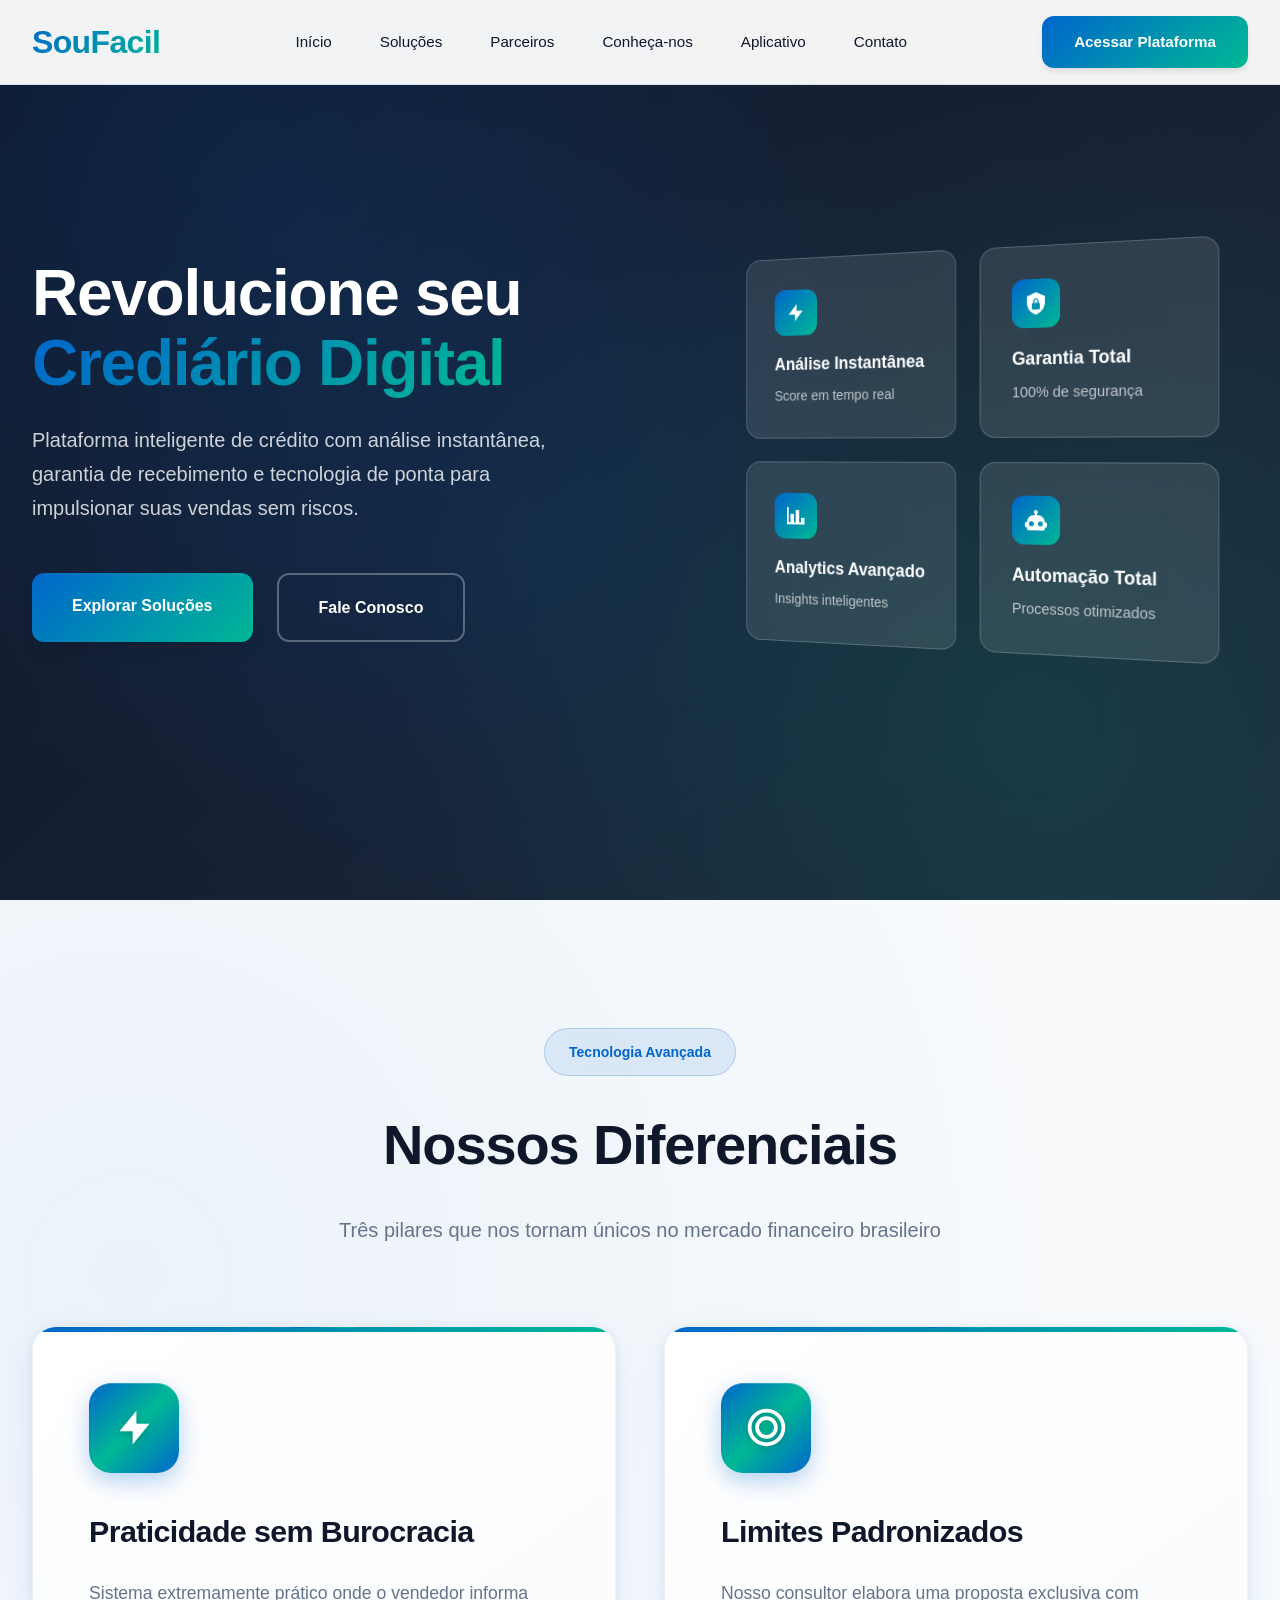
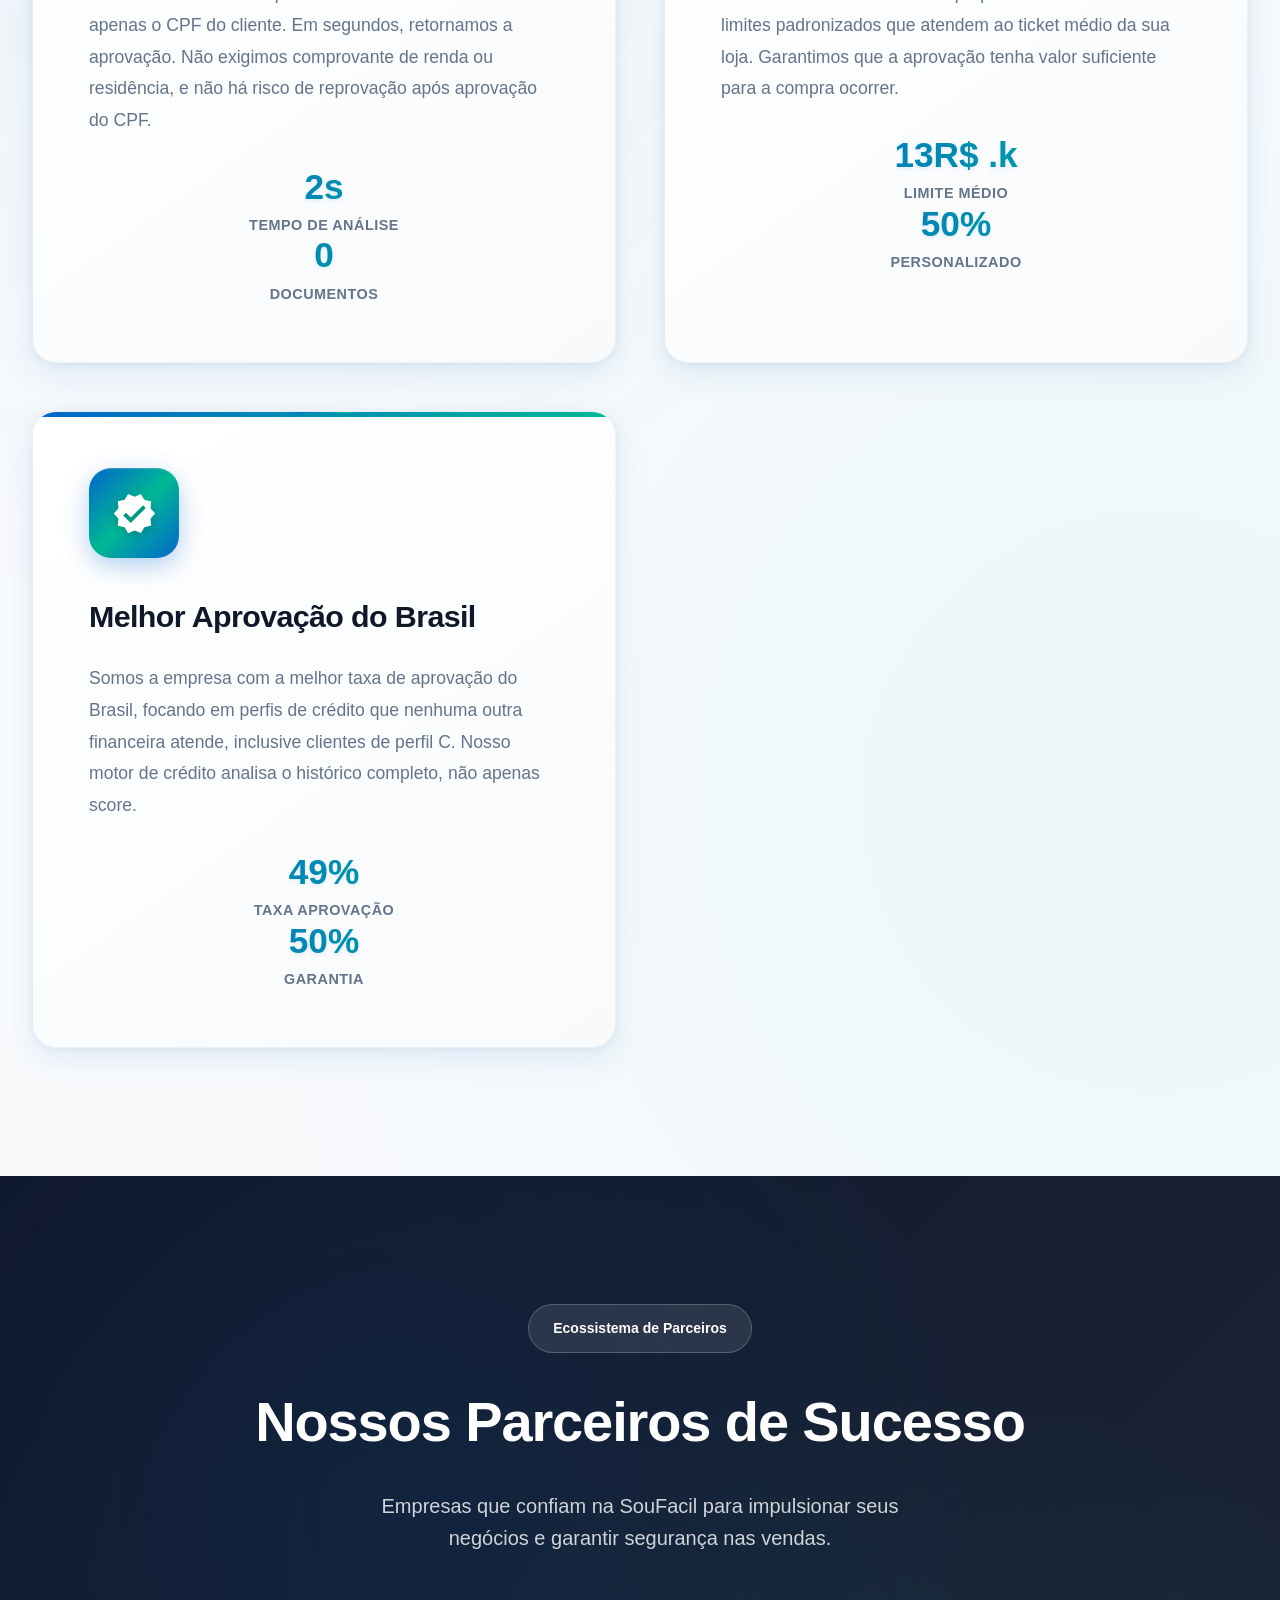
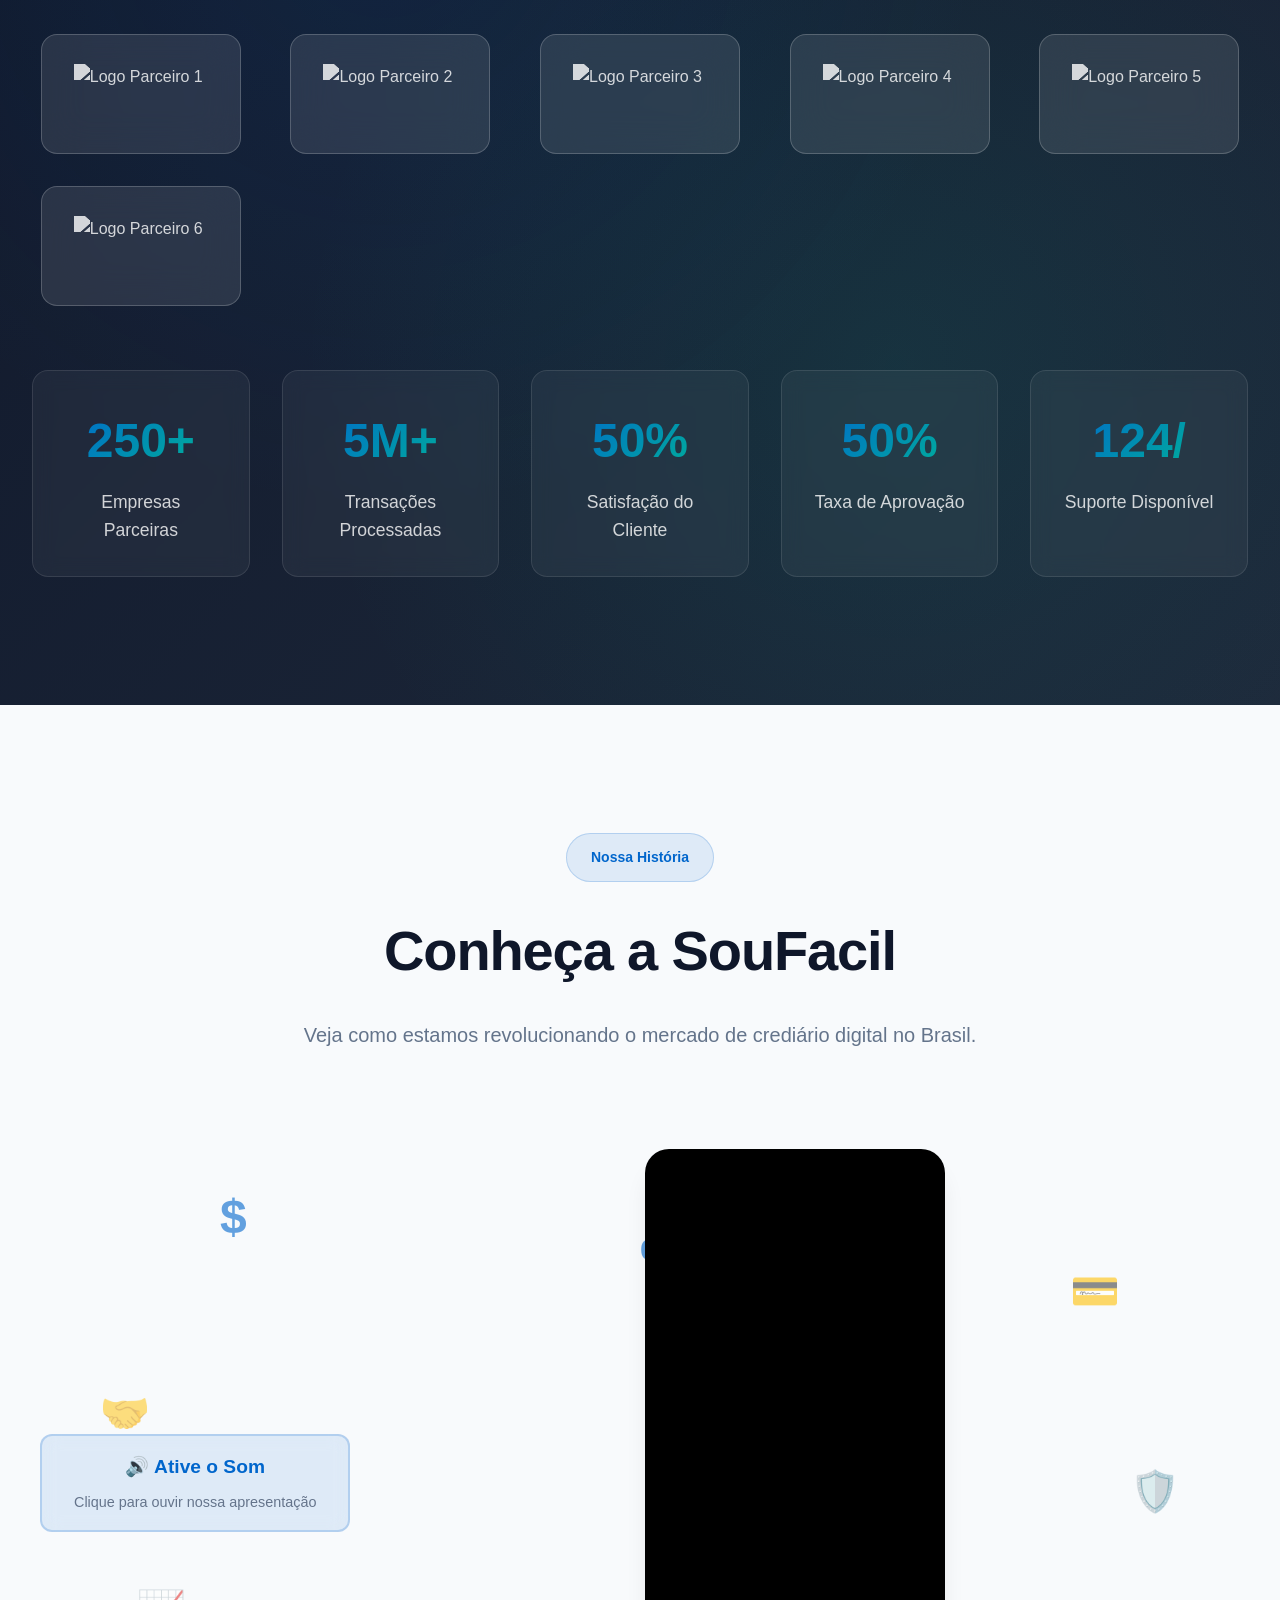
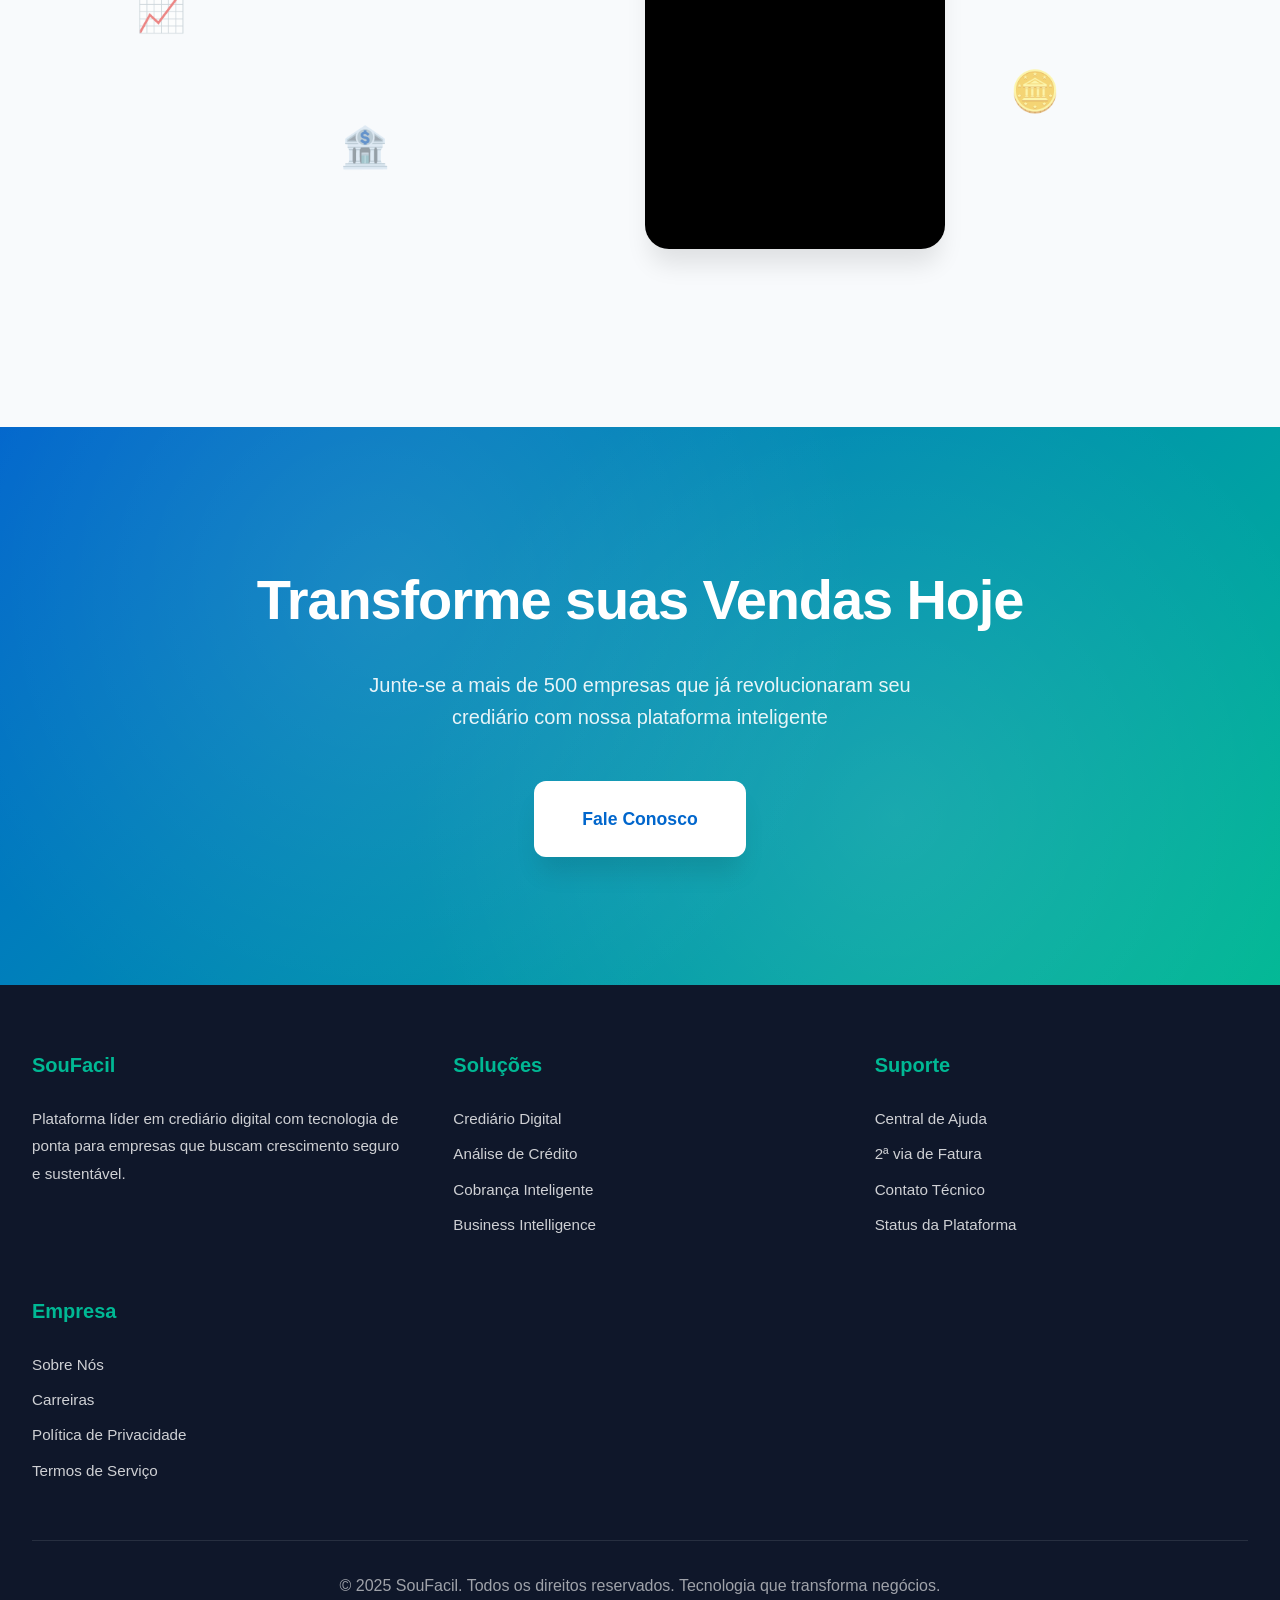
==== commit 2448e10d: "Update soufacil_improved.html" ====
--- a/soufacil_improved.html
+++ b/soufacil_improved.html
@@ -15,7 +15,6 @@
             --partner-image-4: "parceiro4.png";
             --partner-image-5: "parceiro5.png";
             --partner-image-6: "parceiro6.png";
-            --video-conheca-nos: "videosoufacil.mp4";
         }
         /* VARIÁVEIS DE CONFIGURAÇÃO - FIM */
 
@@ -365,13 +364,51 @@
             gap: 3rem;
         }
 
-        .feature-card {
-            background: white;
+        .video-container iframe {
+            width: 100%;
+            height: 100%;
+            border-radius: 20px;
+            box-shadow: var(--shadow-xl);
+            transition: all 0.3s cubic-bezier(0.4, 0, 0.2, 1);
+        }
+
+        .video-wrapper {
+            position: relative;
+            width: 100%;
+            height: 100%;
+            border-radius: 20px;
+            overflow: hidden;
+        }
+
+        .video-overlay {
+            position: absolute;
+            top: 10px;
+            right: 10px;
+            background: rgba(0, 102, 204, 0.9);
+            color: white;
+            padding: 0.75rem 1rem;
+            border-radius: 8px;
+            font-size: 0.8rem;
+            z-index: 10;
+            backdrop-filter: blur(10px);
+            cursor: pointer;
+            transition: all 0.3s ease;
+        }
+
+        .video-overlay:hover {
+            background: rgba(0, 102, 204, 1);
+            transform: scale(1.05);
+        }
+
+              .feature-card {
+            background: linear-gradient(145deg, #ffffff 0%, #f8fafc 100%);
             padding: 3.5rem;
             border-radius: 24px;
-            box-shadow: var(--shadow-md);
-            transition: all 0.4s cubic-bezier(0.4, 0, 0.2, 1);
-            border: 1px solid rgba(0, 102, 204, 0.05);
+            box-shadow: 
+                0 10px 30px rgba(0, 102, 204, 0.1),
+                0 1px 8px rgba(0, 0, 0, 0.05);
+            transition: all 0.5s cubic-bezier(0.4, 0, 0.2, 1);
+            border: 1px solid rgba(0, 102, 204, 0.08);
             position: relative;
             overflow: hidden;
         }
@@ -382,8 +419,9 @@
             top: 0;
             left: 0;
             right: 0;
-            height: 4px;
+            height: 5px;
             background: var(--gradient-primary);
+            border-radius: 24px 24px 0 0;
         }
 
         .feature-card::after {
@@ -391,78 +429,129 @@
             position: absolute;
             top: -50%;
             right: -50%;
-            width: 100%;
-            height: 100%;
-            background: radial-gradient(circle, rgba(0, 102, 204, 0.05) 0%, transparent 70%);
+            width: 200%;
+            height: 200%;
+            background: radial-gradient(circle, rgba(0, 102, 204, 0.08) 0%, transparent 50%);
             opacity: 0;
-            transition: opacity 0.4s ease;
+            transition: all 0.5s ease;
+            transform: scale(0.8);
         }
 
         .feature-card:hover {
-            transform: translateY(-12px);
-            box-shadow: var(--shadow-xl);
+            transform: translateY(-15px) scale(1.02);
+            box-shadow: 
+                0 25px 50px rgba(0, 102, 204, 0.2),
+                0 10px 30px rgba(0, 0, 0, 0.1);
+            border-color: rgba(0, 102, 204, 0.15);
         }
 
         .feature-card:hover::after {
             opacity: 1;
+            transform: scale(1);
         }
 
         .feature-icon {
-            width: 80px;
-            height: 80px;
-            background: var(--gradient-primary);
-            border-radius: 20px;
+            width: 90px;
+            height: 90px;
+            background: linear-gradient(135deg, #0066cc 0%, #00b894 50%, #0066cc 100%);
+            border-radius: 22px;
             display: flex;
             align-items: center;
             justify-content: center;
-            margin-bottom: 2rem;
-            position: relative;
-            box-shadow: var(--shadow-glow);
+            margin-bottom: 2.5rem;
+            position: relative;
+            box-shadow: 
+                0 8px 25px rgba(0, 102, 204, 0.3),
+                inset 0 1px 0 rgba(255, 255, 255, 0.2);
+            transition: all 0.4s ease;
+        }
+
+        .feature-card:hover .feature-icon {
+            transform: scale(1.1) rotate(5deg);
+            box-shadow: 
+                0 12px 35px rgba(0, 102, 204, 0.4),
+                inset 0 1px 0 rgba(255, 255, 255, 0.3);
         }
 
         .feature-icon svg {
-            width: 40px;
-            height: 40px;
+            width: 45px;
+            height: 45px;
             fill: white;
+            filter: drop-shadow(0 2px 4px rgba(0, 0, 0, 0.2));
         }
 
         .feature-card h3 {
-            font-size: 1.75rem;
-            font-weight: 700;
+            font-size: 1.9rem;
+            font-weight: 800;
             color: var(--dark-blue);
-            margin-bottom: 1.5rem;
-            letter-spacing: -0.01em;
+            margin-bottom: 1.8rem;
+            letter-spacing: -0.02em;
+            line-height: 1.2;
+            transition: color 0.3s ease;
+        }
+
+        .feature-card:hover h3 {
+            color: var(--primary-blue);
         }
 
         .feature-card p {
             color: var(--medium-gray);
             line-height: 1.8;
             font-size: 1.1rem;
-        }
+            font-weight: 400;
+            margin-bottom: 2rem;
+        } }
 
         .feature-stats {
             display: flex;
-            gap: 2rem;
-            margin-top: 2rem;
-            padding-top: 2rem;
-            border-top: 1px solid rgba(0, 102, 204, 0.1);
+            gap: 2.5rem;
+            margin-top: 2.5rem;
+            padding-top: 2.5rem;
+            border-top: 2px solid rgba(0, 102, 204, 0.1);
+            position: relative;
+        }
+
+        .feature-stats::before {
+            content: '';
+            position: absolute;
+            top: -1px;
+            left: 50%;
+            transform: translateX(-50%);
+            width: 60px;
+            height: 2px;
+            background: var(--gradient-primary);
+            border-radius: 2px;
         }
 
         .stat {
             text-align: center;
+            flex: 1;
+            transition: transform 0.3s ease;
+        }
+
+        .feature-card:hover .stat {
+            transform: translateY(-3px);
         }
 
         .stat-number {
-            font-size: 2rem;
-            font-weight: 800;
-            color: var(--primary-green);
+            font-size: 2.2rem;
+            font-weight: 900;
+            background: var(--gradient-primary);
+            -webkit-background-clip: text;
+            -webkit-text-fill-color: transparent;
+            background-clip: text;
             display: block;
+            line-height: 1;
+            margin-bottom: 0.5rem;
+            text-shadow: 0 2px 4px rgba(0, 102, 204, 0.1);
         }
 
         .stat-label {
-            font-size: 0.875rem;
+            font-size: 0.9rem;
             color: var(--medium-gray);
-            margin-top: 0.25rem;
+            font-weight: 600;
+            text-transform: uppercase;
+            letter-spacing: 0.5px;
         }
 
         /* Partners Section */
@@ -636,11 +725,49 @@
             z-index: 10;
         }
 
-        .video-container video {
+        .video-container iframe {
             width: 100%;
             height: 100%;
-            object-fit: cover; /* Garante que o vídeo preencha o container */
-            display: block;
+            border-radius: 20px;
+            box-shadow: var(--shadow-xl);
+            transition: all 0.3s cubic-bezier(0.4, 0, 0.2, 1);
+        }
+
+        .video-sound-notice {
+            text-align: center;
+            margin-bottom: 2rem;
+            padding: 1rem 2rem;
+            background: rgba(0, 102, 204, 0.1);
+            border: 2px solid rgba(0, 102, 204, 0.2);
+            border-radius: 12px;
+            backdrop-filter: blur(10px);
+            animation: pulse 2s infinite;
+        }
+
+        .video-sound-notice h3 {
+            margin: 0;
+            font-size: 1.2rem;
+            font-weight: 700;
+            color: var(--primary-blue);
+            margin-bottom: 0.5rem;
+        }
+
+        .video-sound-notice p {
+            margin: 0;
+            font-size: 0.9rem;
+            color: var(--medium-gray);
+            font-weight: 500;
+        }
+
+        @keyframes pulse {
+            0%, 100% {
+                transform: scale(1);
+                opacity: 1;
+            }
+            50% {
+                transform: scale(1.02);
+                opacity: 0.9;
+            }
         }
 
         .floating-element {
@@ -1145,7 +1272,7 @@
                 <h2>Conheça a SouFacil</h2>
                 <p>Veja como estamos revolucionando o mercado de crediário digital no Brasil.</p>
             </div>
-            <div class="video-section-wrapper">
+                <div class="video-section-wrapper">
                 <!-- Elementos flutuantes financeiros -->
                 <div class="floating-element dollar-sign">$</div>
                 <div class="floating-element credit-card">💳</div>
@@ -1156,10 +1283,18 @@
                 <div class="floating-element percentage">%</div>
                 <div class="floating-element bank">🏦</div>
                 
+                <div class="video-sound-notice">
+                    <h3>🔊 Ative o Som</h3>
+                    <p>Clique para ouvir nossa apresentação</p>
+                </div>
+                
                 <div class="video-container scroll-animate">
-                    <video controls autoplay muted loop id="conheca-nos-video">
-                        Seu navegador não suporta a tag de vídeo.
-                    </video>
+                    <iframe id="conheca-nos-video" 
+                            src="https://www.youtube.com/embed/m_EfNZLDSWI?autoplay=1&mute=0&loop=1&playlist=m_EfNZLDSWI&controls=0&showinfo=0&rel=0&modestbranding=1&iv_load_policy=3&fs=0&disablekb=1" 
+                            frameborder="0" 
+                            allow="accelerometer; autoplay; clipboard-write; encrypted-media; gyroscope; picture-in-picture" 
+                            allowfullscreen>
+                    </iframe>
                 </div>
             </div>
         </div>
@@ -1330,24 +1465,7 @@
             document.getElementById("partner-logo-4").src = rootStyles.getPropertyValue("--partner-image-4").replace(/"/g, "");
             document.getElementById("partner-logo-5").src = rootStyles.getPropertyValue("--partner-image-5").replace(/"/g, "");
             document.getElementById("partner-logo-6").src = rootStyles.getPropertyValue("--partner-image-6").replace(/"/g, "");
-            document.getElementById("conheca-nos-video").src = rootStyles.getPropertyValue("--video-conheca-nos").replace(/"/g, "");
         });
-
-        // Video autoplay on scroll
-        const video = document.getElementById("conheca-nos-video");
-        const videoObserver = new IntersectionObserver((entries) => {
-            entries.forEach(entry => {
-                if (entry.isIntersecting) {
-                    video.play();
-                } else {
-                    video.pause();
-                }
-            });
-        }, { threshold: 0.5 }); // Play when 50% of video is visible
-
-        if (video) {
-            videoObserver.observe(video);
-        }
 
         // Mobile menu toggle (if needed)
         const createMobileMenu = () => {
